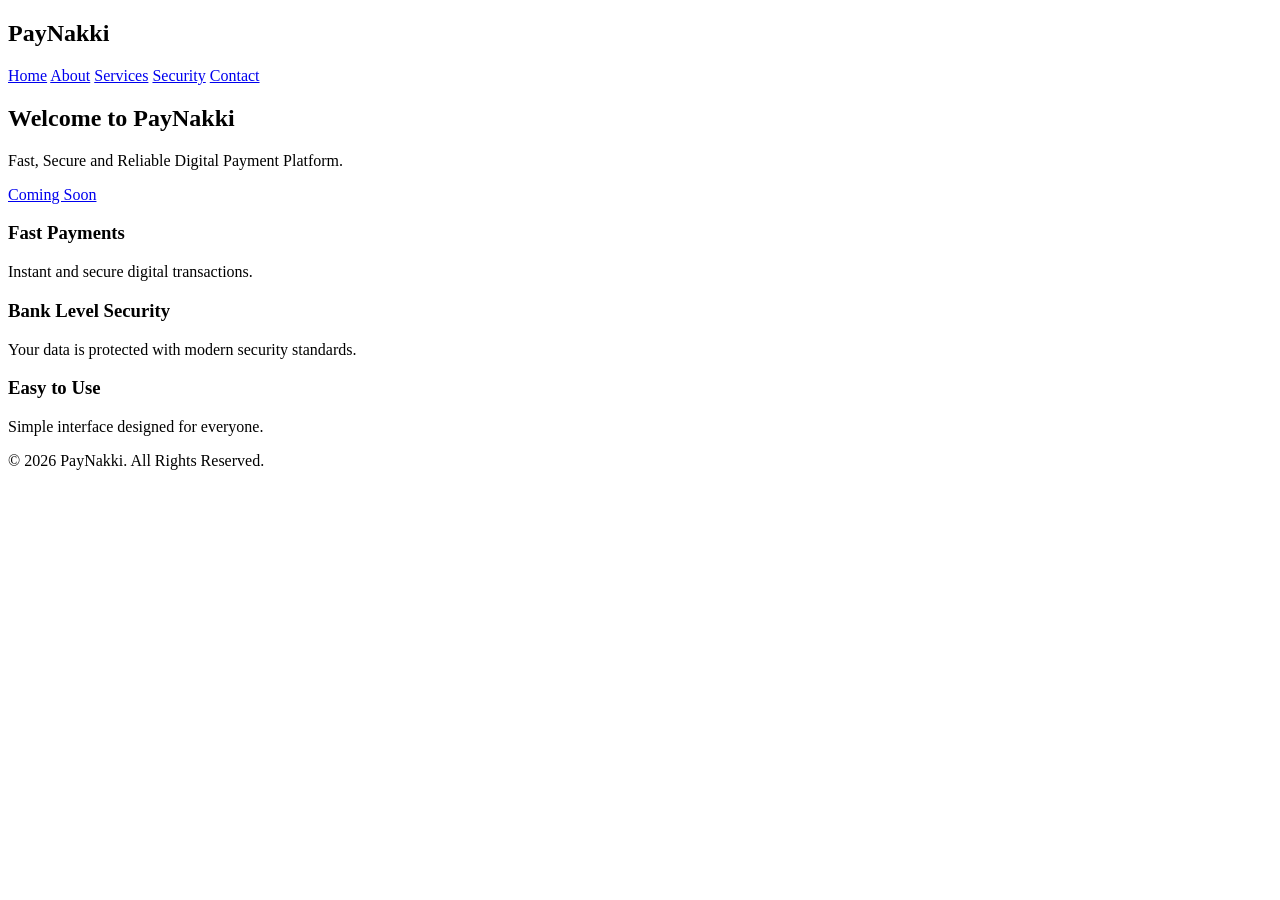
==== index.html @ f74e689a "Rename indx.html to index.html" ====
<!DOCTYPE html>
<html lang="en">
<head>
<meta charset="UTF-8">
<meta name="viewport" content="width=device-width, initial-scale=1.0">
<title>PayNakki - Fast & Secure Digital Payments</title>

<link rel="stylesheet" href="style.css">
</head>

<body>

<header>

<div class="logo">
<h2>PayNakki</h2>
</div>

<nav>
<a href="#">Home</a>
<a href="#">About</a>
<a href="#">Services</a>
<a href="#">Security</a>
<a href="#">Contact</a>
</nav>

</header>

<section class="hero">

<h1>Welcome to PayNakki</h1>

<p>
Fast, Secure and Reliable Digital Payment Platform.
</p>

<a class="button" href="#">
Coming Soon
</a>

</section>

<section class="features">

<div class="card">
<h3>Fast Payments</h3>
<p>
Instant and secure digital transactions.
</p>
</div>

<div class="card">
<h3>Bank Level Security</h3>
<p>
Your data is protected with modern security standards.
</p>
</div>

<div class="card">
<h3>Easy to Use</h3>
<p>
Simple interface designed for everyone.
</p>
</div>

</section>

<footer>

<p>
© 2026 PayNakki. All Rights Reserved.
</p>

</footer>
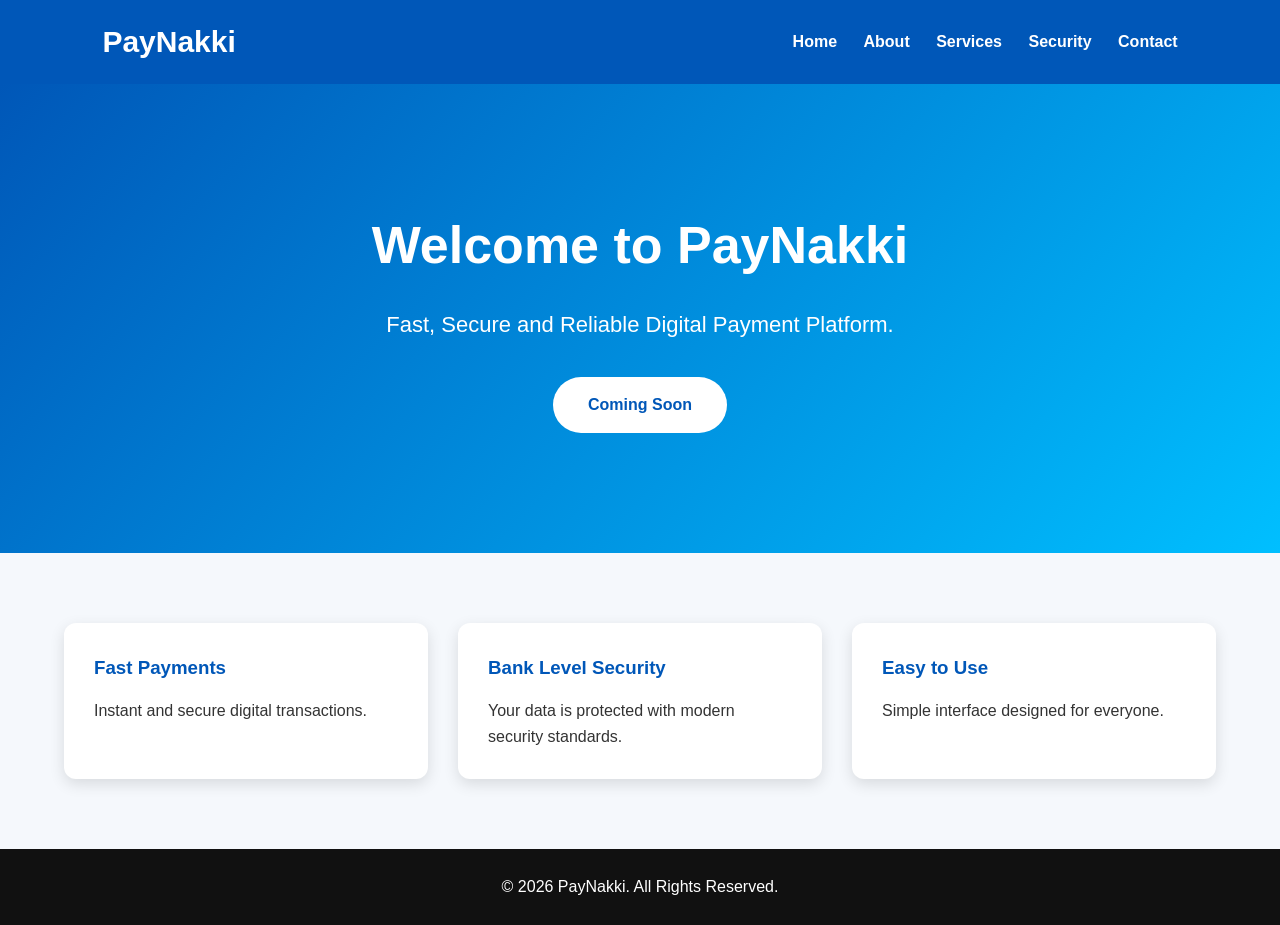
==== commit 6d05fe70: "Include script.js in index.html Linked the JavaScript file to the homepage so interactive features c" ====
--- a/index.html
+++ b/index.html
@@ -8,8 +8,8 @@
 <link rel="stylesheet" href="style.css">
 </head>
 
-<body>
-
+<script src="script.js"></script>
+</body>
 <header>
 
 <div class="logo">
--- a/style.css
+++ b/style.css
@@ -0,0 +1,134 @@
+/* ===========================
+   PayNakki Official Website
+   Version 1.0
+=========================== */
+
+*{
+margin:0;
+padding:0;
+box-sizing:border-box;
+}
+
+body{
+font-family:Arial,Helvetica,sans-serif;
+background:#f5f8fc;
+color:#333;
+line-height:1.6;
+}
+
+header{
+background:#0057b8;
+padding:18px 8%;
+display:flex;
+justify-content:space-between;
+align-items:center;
+}
+
+.logo h2{
+color:#fff;
+font-size:30px;
+}
+
+nav a{
+color:white;
+text-decoration:none;
+margin-left:22px;
+font-weight:bold;
+transition:.3s;
+}
+
+nav a:hover{
+color:#ffd24d;
+}
+
+.hero{
+background:linear-gradient(135deg,#0057b8,#00bfff);
+color:white;
+padding:120px 20px;
+text-align:center;
+}
+
+.hero h1{
+font-size:52px;
+margin-bottom:20px;
+}
+
+.hero p{
+font-size:22px;
+margin-bottom:35px;
+}
+
+.button{
+background:white;
+color:#0057b8;
+padding:15px 35px;
+border-radius:40px;
+text-decoration:none;
+font-weight:bold;
+display:inline-block;
+transition:.3s;
+}
+
+.button:hover{
+background:#ffd24d;
+color:#000;
+}
+
+.features{
+width:90%;
+max-width:1200px;
+margin:70px auto;
+display:grid;
+grid-template-columns:repeat(auto-fit,minmax(250px,1fr));
+gap:30px;
+}
+
+.card{
+background:white;
+padding:30px;
+border-radius:12px;
+box-shadow:0 5px 15px rgba(0,0,0,.12);
+transition:.3s;
+}
+
+.card:hover{
+transform:translateY(-8px);
+}
+
+.card h3{
+color:#0057b8;
+margin-bottom:15px;
+}
+
+footer{
+background:#111;
+color:white;
+text-align:center;
+padding:25px;
+margin-top:60px;
+}
+
+@media(max-width:768px){
+
+header{
+flex-direction:column;
+}
+
+nav{
+margin-top:15px;
+}
+
+nav a{
+display:block;
+margin:10px 0;
+}
+
+.hero h1{
+font-size:36px;
+}
+
+.hero p{
+font-size:18px;
+}
+
+}
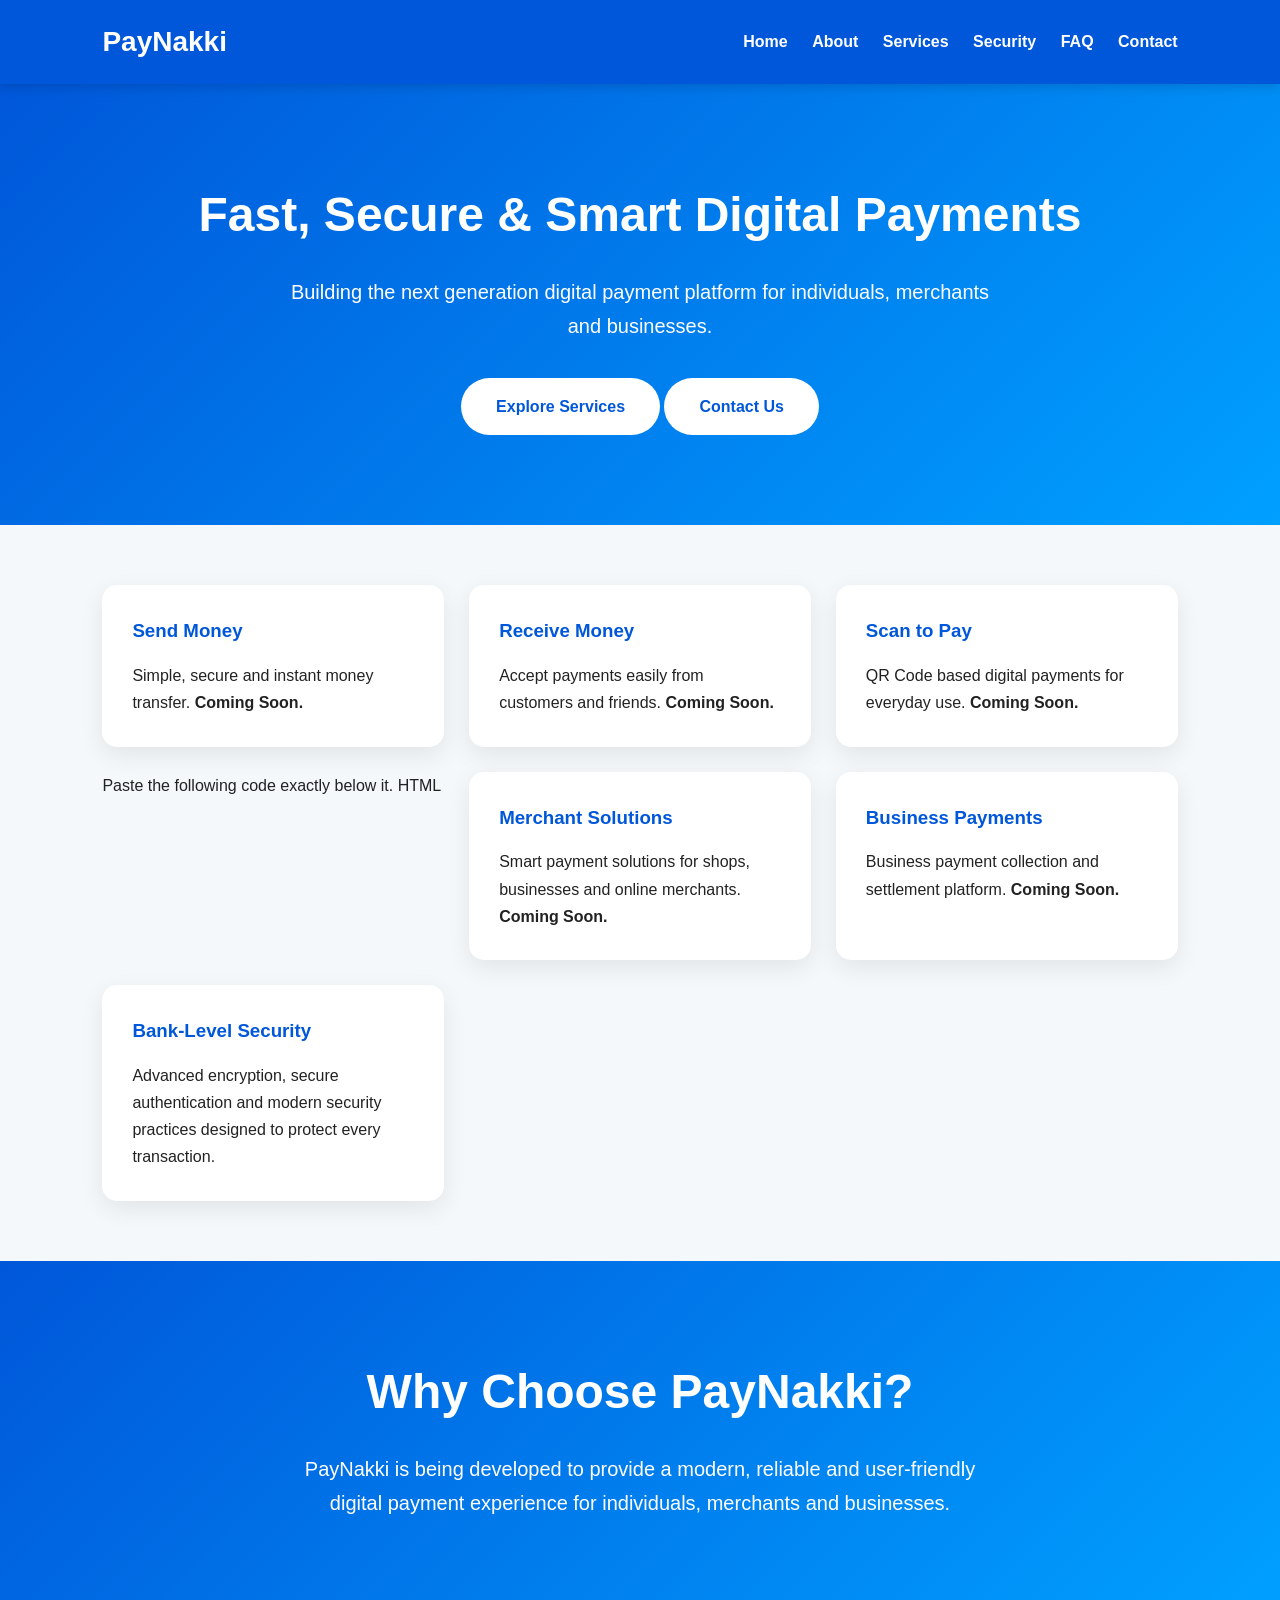
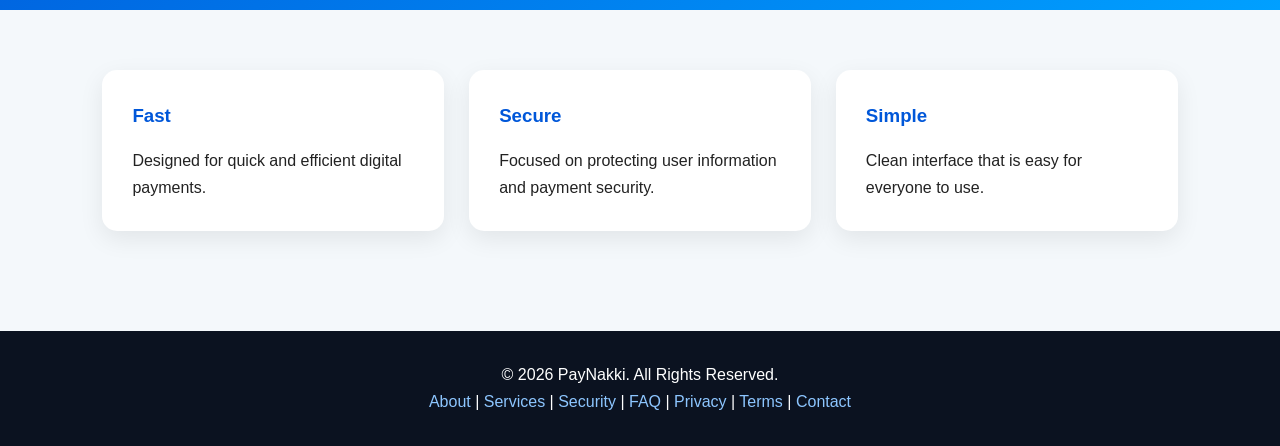
==== commit 29e39935: "Upgrade PayNakki homepage to Premium FinTech Version Replaced the homepage with a premium responsive" ====
--- a/index.html
+++ b/index.html
@@ -1,74 +1,251 @@
 <!DOCTYPE html>
 <html lang="en">
+
 <head>
+
 <meta charset="UTF-8">
+
 <meta name="viewport" content="width=device-width, initial-scale=1.0">
-<title>PayNakki - Fast & Secure Digital Payments</title>
+
+<meta name="description" content="PayNakki - Fast, Secure and Smart Digital Payments">
+
+<meta name="keywords" content="PayNakki, Digital Payments, UPI, Scan to Pay, Send Money, Receive Money">
+
+<meta name="author" content="PayNakki">
+
+<title>PayNakki | Fast, Secure & Smart Digital Payments</title>
 
 <link rel="stylesheet" href="style.css">
+
 </head>
 
+<body>
+
+<header>
+
+<div class="logo">
+
+<h2>PayNakki</h2>
+
+</div>
+
+<nav>
+
+<a href="index.html">Home</a>
+
+<a href="about.html">About</a>
+
+<a href="services.html">Services</a>
+
+<a href="security.html">Security</a>
+
+<a href="faq.html">FAQ</a>
+
+<a href="contact.html">Contact</a>
+
+</nav>
+
+</header>
+
+<section class="hero">
+
+<h1>Fast, Secure & Smart Digital Payments</h1>
+
+<p>
+
+Building the next generation digital payment platform for individuals,
+
+merchants and businesses.
+
+</p>
+
+<a class="button" href="services.html">
+
+Explore Services
+
+</a>
+
+<a class="button" href="contact.html">
+
+Contact Us
+
+</a>
+
+</section>
+
+<section class="features">
+
+<div class="card">
+
+<h3>Send Money</h3>
+
+<p>
+
+Simple, secure and instant money transfer.
+
+<strong>Coming Soon.</strong>
+
+</p>
+
+</div>
+
+<div class="card">
+
+<h3>Receive Money</h3>
+
+<p>
+
+Accept payments easily from customers and friends.
+
+<strong>Coming Soon.</strong>
+
+</p>
+
+</div>
+
+<div class="card">
+
+<h3>Scan to Pay</h3>
+
+<p>
+
+QR Code based digital payments for everyday use.
+
+<strong>Coming Soon.</strong>
+
+</p>
+
+</div>
+Paste the following code exactly below it.
+HTML
+<div class="card">
+
+<h3>Merchant Solutions</h3>
+
+<p>
+
+Smart payment solutions for shops, businesses and online merchants.
+
+<strong>Coming Soon.</strong>
+
+</p>
+
+</div>
+
+<div class="card">
+
+<h3>Business Payments</h3>
+
+<p>
+
+Business payment collection and settlement platform.
+
+<strong>Coming Soon.</strong>
+
+</p>
+
+</div>
+
+<div class="card">
+
+<h3>Bank-Level Security</h3>
+
+<p>
+
+Advanced encryption, secure authentication and modern security practices
+designed to protect every transaction.
+
+</p>
+
+</div>
+
+</section>
+
+<section class="hero">
+
+<h1>Why Choose PayNakki?</h1>
+
+<p>
+
+PayNakki is being developed to provide a modern, reliable and user-friendly
+digital payment experience for individuals, merchants and businesses.
+
+</p>
+
+</section>
+
+<section class="features">
+
+<div class="card">
+
+<h3>Fast</h3>
+
+<p>
+
+Designed for quick and efficient digital payments.
+
+</p>
+
+</div>
+
+<div class="card">
+
+<h3>Secure</h3>
+
+<p>
+
+Focused on protecting user information and payment security.
+
+</p>
+
+</div>
+
+<div class="card">
+
+<h3>Simple</h3>
+
+<p>
+
+Clean interface that is easy for everyone to use.
+
+</p>
+
+</div>
+
+</section>
+
+<footer>
+
+<p>
+
+© 2026 PayNakki. All Rights Reserved.
+
+</p>
+
+<p>
+
+<a href="about.html">About</a> |
+
+<a href="services.html">Services</a> |
+
+<a href="security.html">Security</a> |
+
+<a href="faq.html">FAQ</a> |
+
+<a href="privacy.html">Privacy</a> |
+
+<a href="terms.html">Terms</a> |
+
+<a href="contact.html">Contact</a>
+
+</p>
+
+</footer>
+
 <script src="script.js"></script>
+
 </body>
-<header>
-
-<div class="logo">
-<h2>PayNakki</h2>
-</div>
-
-<nav>
-<a href="#">Home</a>
-<a href="#">About</a>
-<a href="#">Services</a>
-<a href="#">Security</a>
-<a href="#">Contact</a>
-</nav>
-
-</header>
-
-<section class="hero">
-
-<h1>Welcome to PayNakki</h1>
-
-<p>
-Fast, Secure and Reliable Digital Payment Platform.
-</p>
-
-<a class="button" href="#">
-Coming Soon
-</a>
-
-</section>
-
-<section class="features">
-
-<div class="card">
-<h3>Fast Payments</h3>
-<p>
-Instant and secure digital transactions.
-</p>
-</div>
-
-<div class="card">
-<h3>Bank Level Security</h3>
-<p>
-Your data is protected with modern security standards.
-</p>
-</div>
-
-<div class="card">
-<h3>Easy to Use</h3>
-<p>
-Simple interface designed for everyone.
-</p>
-</div>
-
-</section>
-
-<footer>
-
-<p>
-© 2026 PayNakki. All Rights Reserved.
-</p>
-
-</footer>
+
+</html>
+
+
--- a/style.css
+++ b/style.css
@@ -1,6 +1,6 @@
 /* ===========================
-   PayNakki Official Website
-   Version 1.0
+   PAYNAKKI PROFESSIONAL CSS
+   Version 2.0
 =========================== */
 
 *{
@@ -10,84 +10,90 @@
 }
 
 body{
-font-family:Arial,Helvetica,sans-serif;
-background:#f5f8fc;
-color:#333;
-line-height:1.6;
+font-family:Arial, Helvetica, sans-serif;
+background:#f4f8fb;
+color:#222;
+line-height:1.7;
 }
 
 header{
-background:#0057b8;
-padding:18px 8%;
 display:flex;
 justify-content:space-between;
 align-items:center;
+padding:18px 8%;
+background:#0057d9;
+color:white;
+position:sticky;
+top:0;
+z-index:1000;
+box-shadow:0 3px 10px rgba(0,0,0,.15);
 }
 
 .logo h2{
-color:#fff;
-font-size:30px;
+font-size:28px;
+font-weight:bold;
 }
 
 nav a{
 color:white;
 text-decoration:none;
-margin-left:22px;
+margin-left:20px;
 font-weight:bold;
 transition:.3s;
 }
 
 nav a:hover{
-color:#ffd24d;
+color:#ffd700;
 }
 
 .hero{
-background:linear-gradient(135deg,#0057b8,#00bfff);
+text-align:center;
+padding:90px 20px;
+background:linear-gradient(135deg,#0057d9,#00a0ff);
 color:white;
-padding:120px 20px;
-text-align:center;
 }
 
 .hero h1{
-font-size:52px;
+font-size:48px;
 margin-bottom:20px;
 }
 
 .hero p{
-font-size:22px;
-margin-bottom:35px;
+font-size:20px;
+max-width:700px;
+margin:auto;
 }
 
 .button{
+display:inline-block;
+margin-top:35px;
+padding:15px 35px;
 background:white;
-color:#0057b8;
-padding:15px 35px;
-border-radius:40px;
+color:#0057d9;
 text-decoration:none;
 font-weight:bold;
-display:inline-block;
+border-radius:40px;
 transition:.3s;
 }
 
 .button:hover{
-background:#ffd24d;
+background:#ffd700;
 color:#000;
+transform:translateY(-3px);
 }
 
 .features{
-width:90%;
-max-width:1200px;
-margin:70px auto;
 display:grid;
-grid-template-columns:repeat(auto-fit,minmax(250px,1fr));
-gap:30px;
+grid-template-columns:repeat(auto-fit,minmax(280px,1fr));
+gap:25px;
+padding:60px 8%;
 }
 
 .card{
 background:white;
 padding:30px;
-border-radius:12px;
-box-shadow:0 5px 15px rgba(0,0,0,.12);
+border-radius:15px;
+box-shadow:0 8px 25px rgba(0,0,0,.08);
 transition:.3s;
 }
 
@@ -96,16 +102,25 @@
 }
 
 .card h3{
-color:#0057b8;
 margin-bottom:15px;
+color:#0057d9;
 }
 
 footer{
-background:#111;
+background:#0b1220;
 color:white;
 text-align:center;
-padding:25px;
-margin-top:60px;
+padding:30px;
+margin-top:40px;
+}
+
+footer a{
+color:#8dc6ff;
+text-decoration:none;
+}
+
+footer a:hover{
+color:white;
 }
 
 @media(max-width:768px){
@@ -124,7 +139,7 @@
 }
 
 .hero h1{
-font-size:36px;
+font-size:34px;
 }
 
 .hero p{
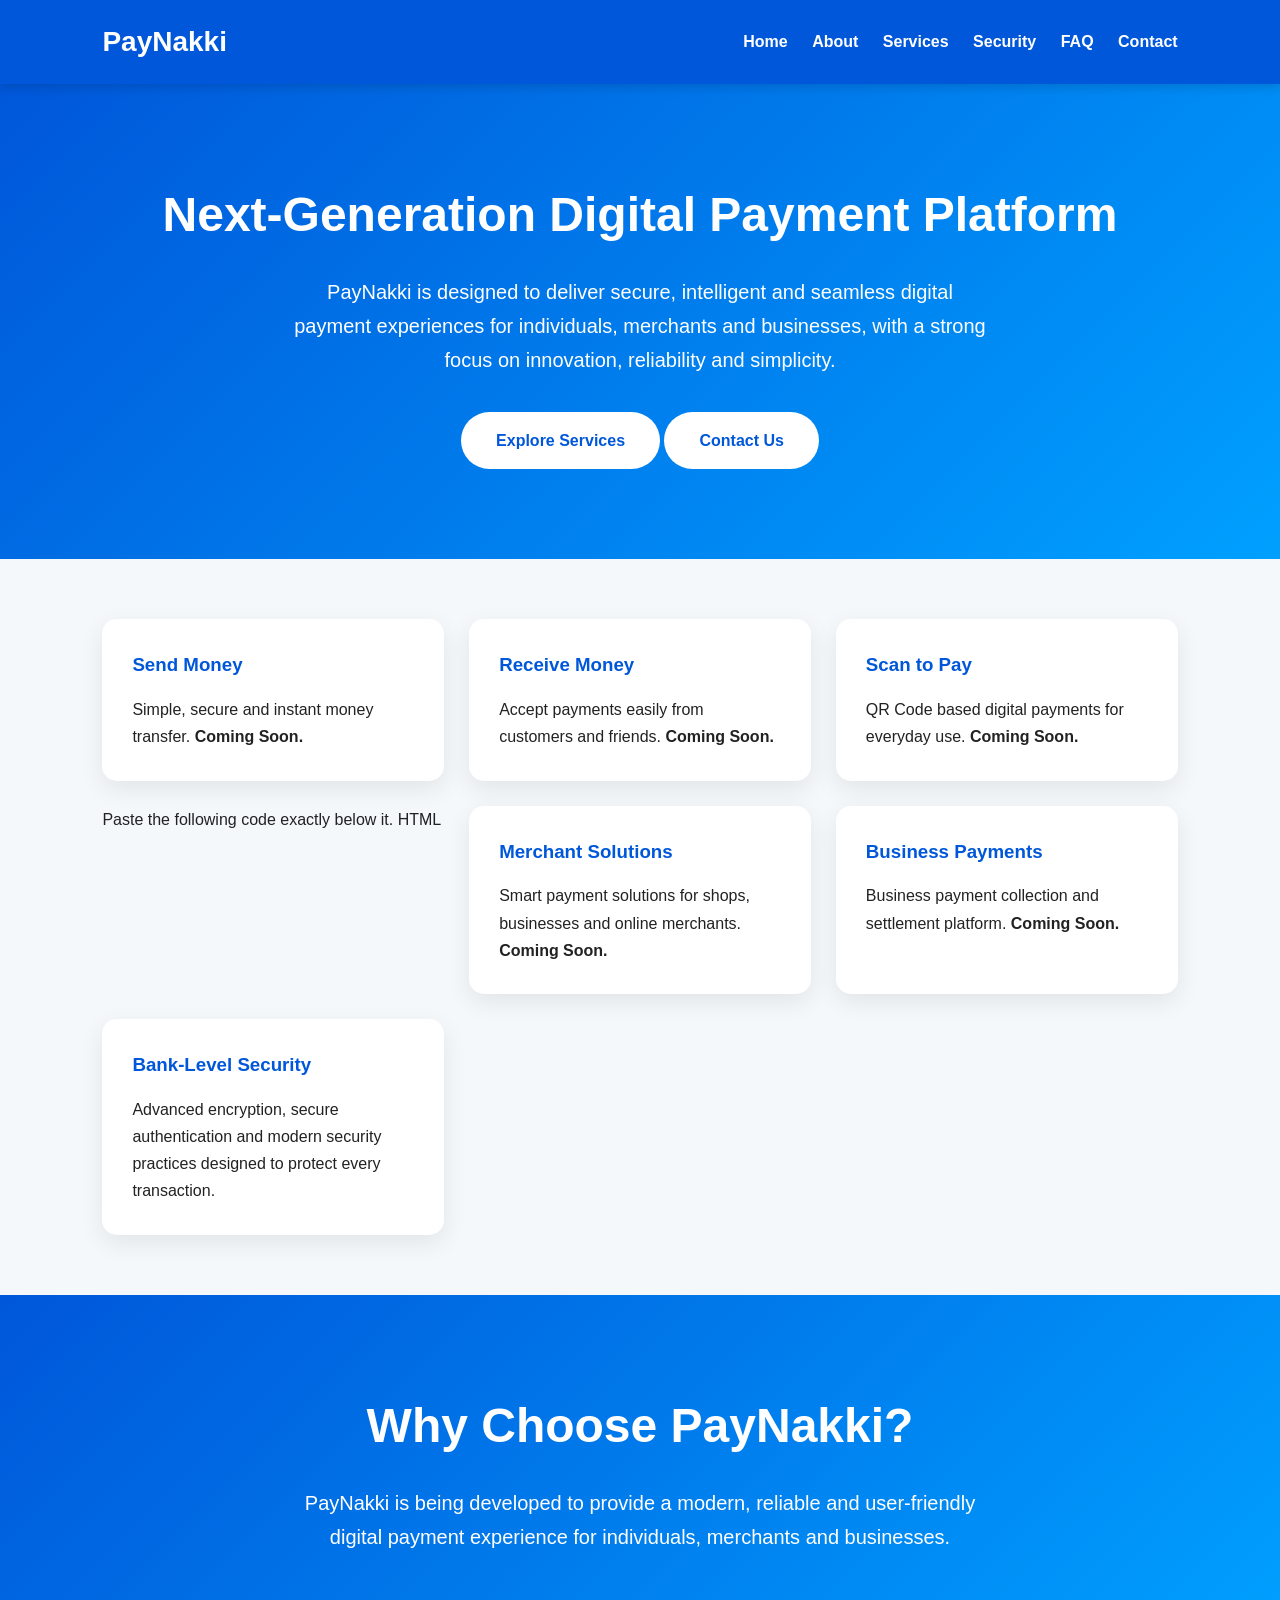
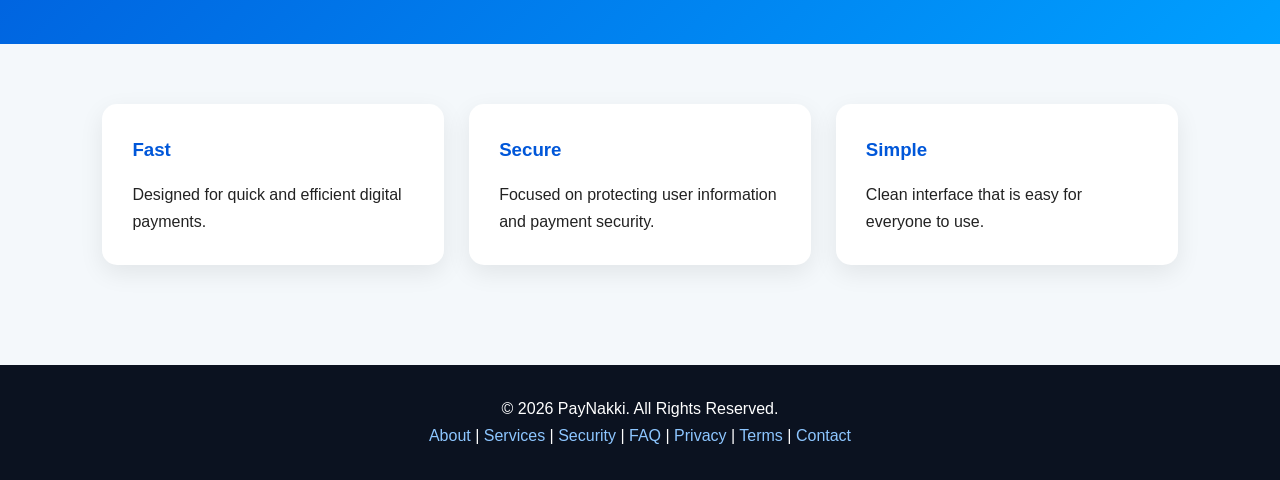
==== commit 2925b833: "Refine homepage hero section Updated the homepage headline and introductory content with a more prof" ====
--- a/index.html
+++ b/index.html
@@ -49,13 +49,10 @@
 
 <section class="hero">
 
-<h1>Fast, Secure & Smart Digital Payments</h1>
-
-<p>
-
-Building the next generation digital payment platform for individuals,
-
-merchants and businesses.
+<h1>Next-Generation Digital Payment Platform</h1>
+<p>
+
+PayNakki is designed to deliver secure, intelligent and seamless digital payment experiences for individuals, merchants and businesses, with a strong focus on innovation, reliability and simplicity.
 
 </p>
 
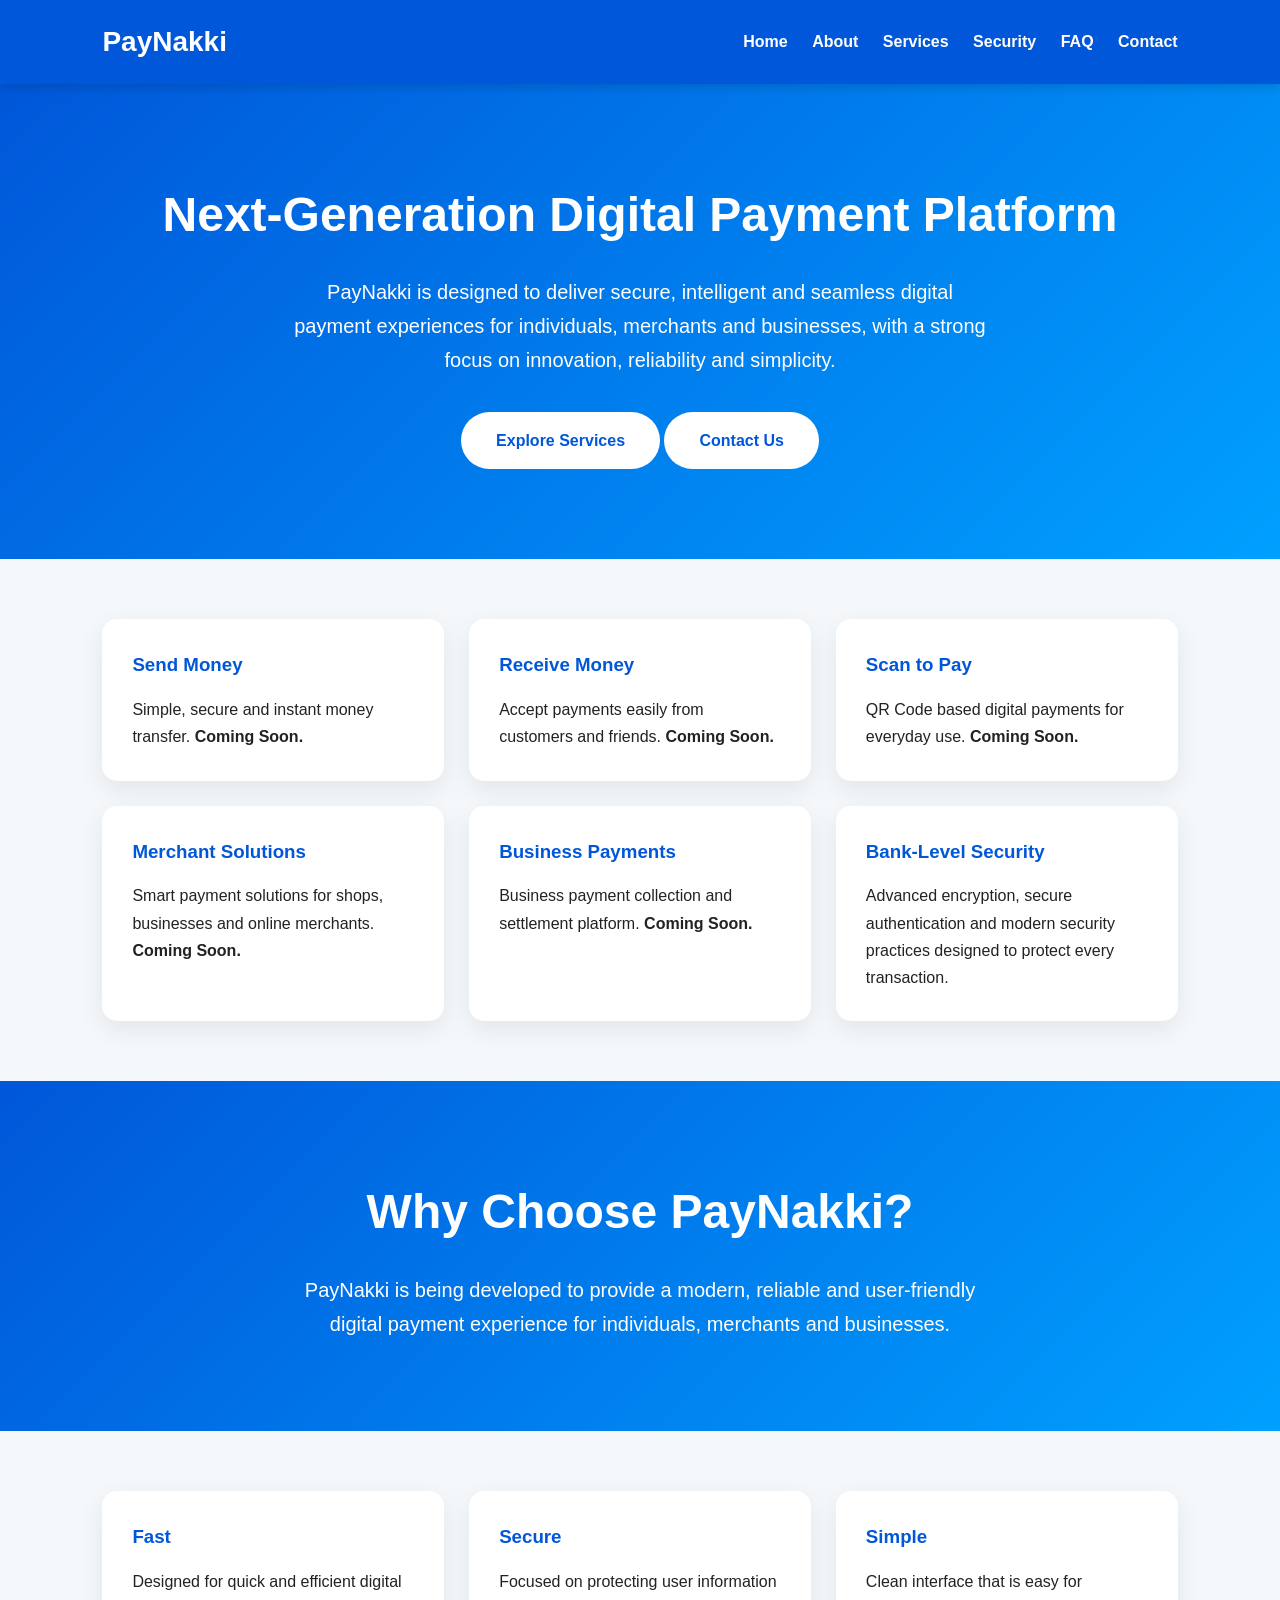
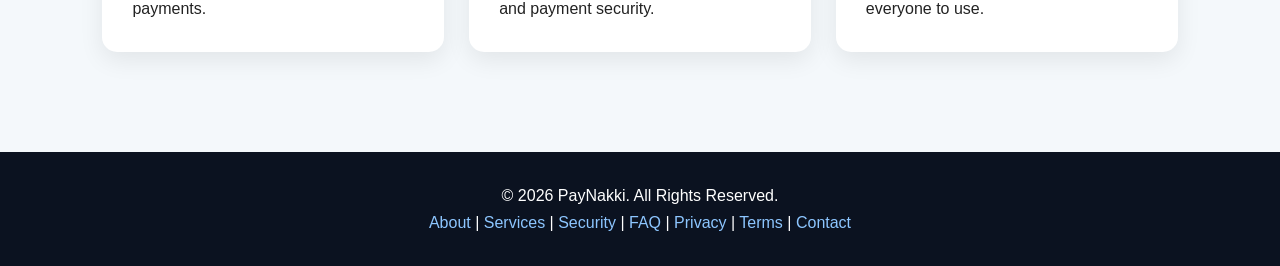
==== commit cb6867e9: "Clean index.html by removing accidental textRemove code pasting instruction from index.html Removed " ====
--- a/index.html
+++ b/index.html
@@ -113,8 +113,6 @@
 </p>
 
 </div>
-Paste the following code exactly below it.
-HTML
 <div class="card">
 
 <h3>Merchant Solutions</h3>
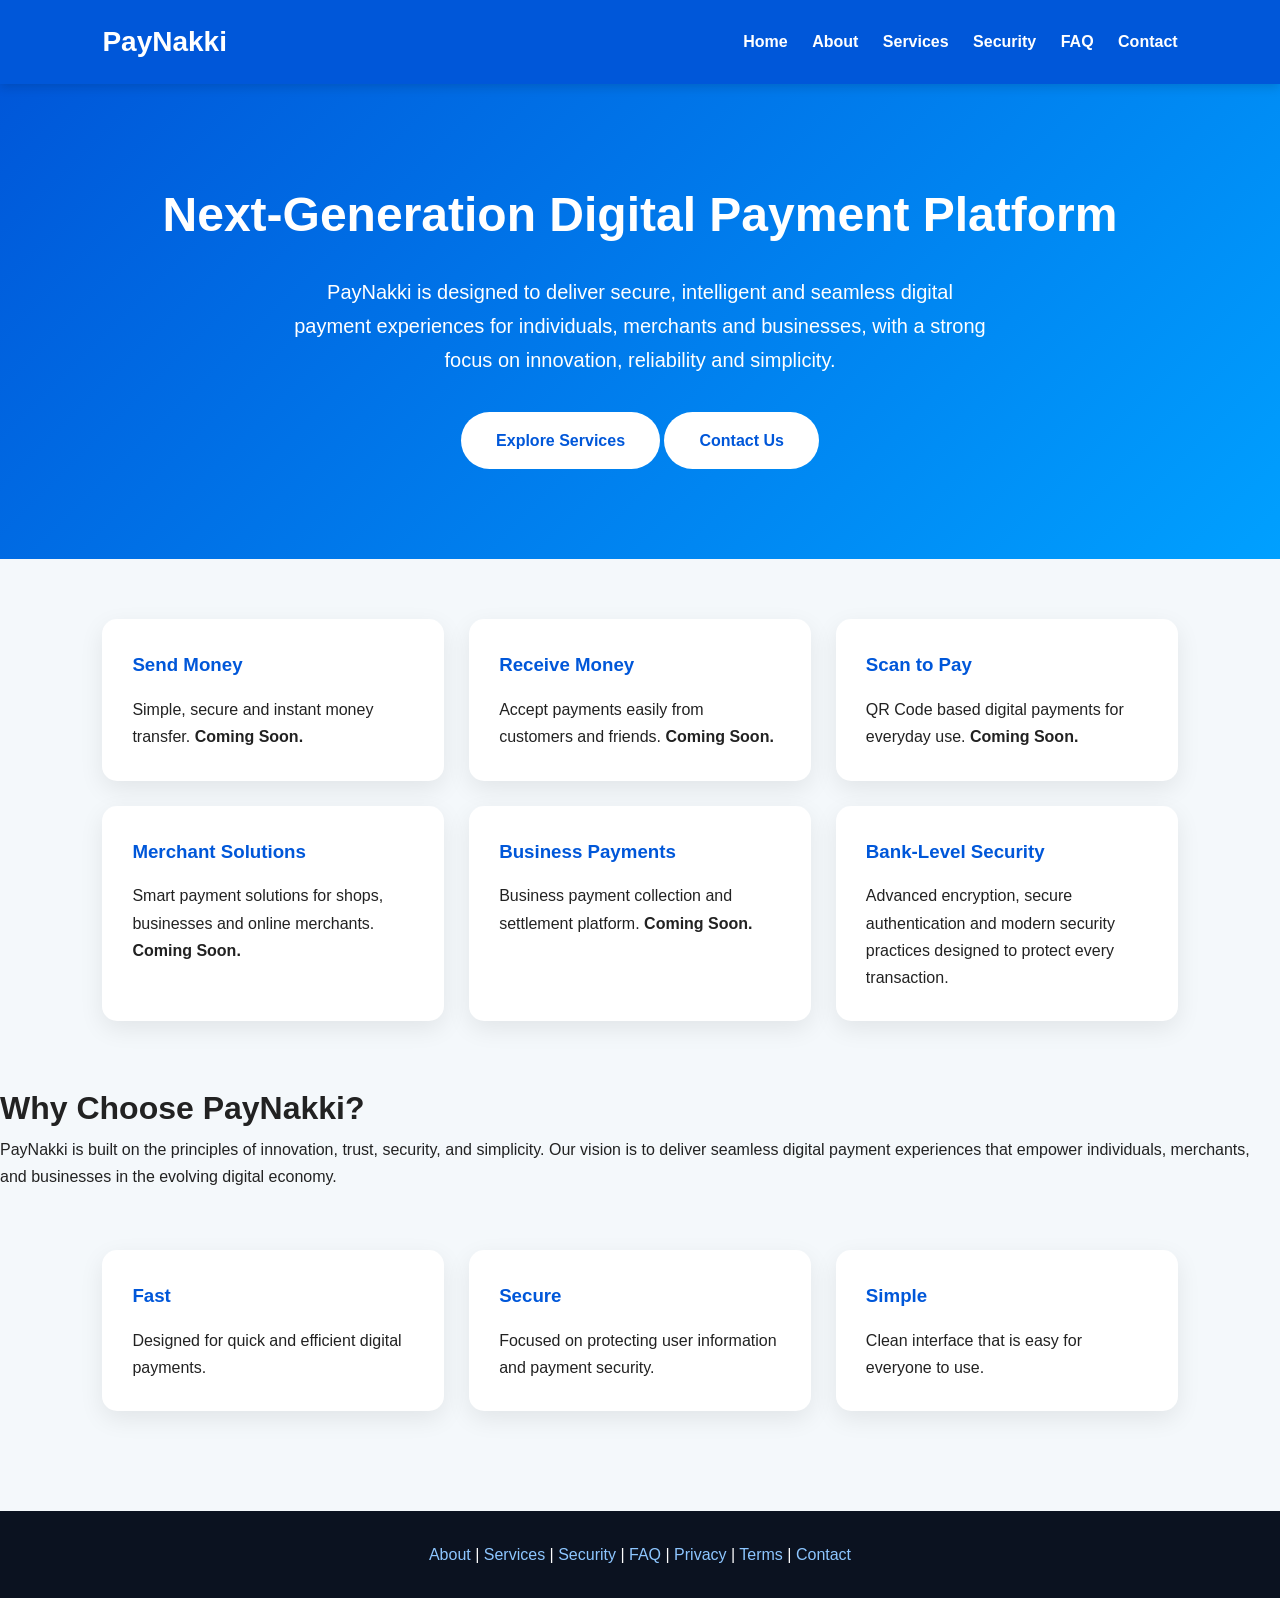
==== commit f7e3f45e: "Prepare homepage for Cloudflare deployment Final homepage refinement and preparation for Cloudflare " ====
--- a/index.html
+++ b/index.html
@@ -1,10 +1,7 @@
 <!DOCTYPE html>
 <html lang="en">
-
 <head>
-
 <meta charset="UTF-8">
-
 <meta name="viewport" content="width=device-width, initial-scale=1.0">
 
 <meta name="description" content="PayNakki - Fast, Secure and Smart Digital Payments">
@@ -77,7 +74,6 @@
 <h3>Send Money</h3>
 
 <p>
-
 Simple, secure and instant money transfer.
 
 <strong>Coming Soon.</strong>
@@ -154,66 +150,56 @@
 
 </div>
 
+</section
+
+<section class="hero">
+<h1>Why Choose PayNakki?</h1>
+<p>
+ PayNakki is built on the principles of innovation, trust, security, and simplicity. Our vision is to deliver seamless digital payment experiences that empower individuals, merchants, and businesses in the evolving digital economy.
+</p>
 </section>
 
-<section class="hero">
-
-<h1>Why Choose PayNakki?</h1>
-
-<p>
-
-PayNakki is being developed to provide a modern, reliable and user-friendly
-digital payment experience for individuals, merchants and businesses.
-
-</p>
+<section class="features">
+
+<div class="card">
+
+<h3>Fast</h3>
+
+<p>
+
+Designed for quick and efficient digital payments.
+
+</p>
+
+</div>
+<div class="card">
+
+<h3>Secure</h3>
+
+<p>
+Focused on protecting user information and payment security.
+
+</p>
+
+</div>
+
+<div class="card">
+
+<h3>Simple</h3>
+
+<p>
+
+Clean interface that is easy for everyone to use.
+
+</p>
+
+</div>
 
 </section>
-
-<section class="features">
-
-<div class="card">
-
-<h3>Fast</h3>
-
-<p>
-
-Designed for quick and efficient digital payments.
-
-</p>
-
-</div>
-
-<div class="card">
-
-<h3>Secure</h3>
-
-<p>
-
-Focused on protecting user information and payment security.
-
-</p>
-
-</div>
-
-<div class="card">
-
-<h3>Simple</h3>
-
-<p>
-
-Clean interface that is easy for everyone to use.
-
-</p>
-
-</div>
-
-</section>
-
 <footer>
 
-<p>
-
-© 2026 PayNakki. All Rights Reserved.
+<p
+© 2026 PayNakki. All Rights Reserved. Designed for secure, seamless and innovative digital payments.
 
 </p>
 
